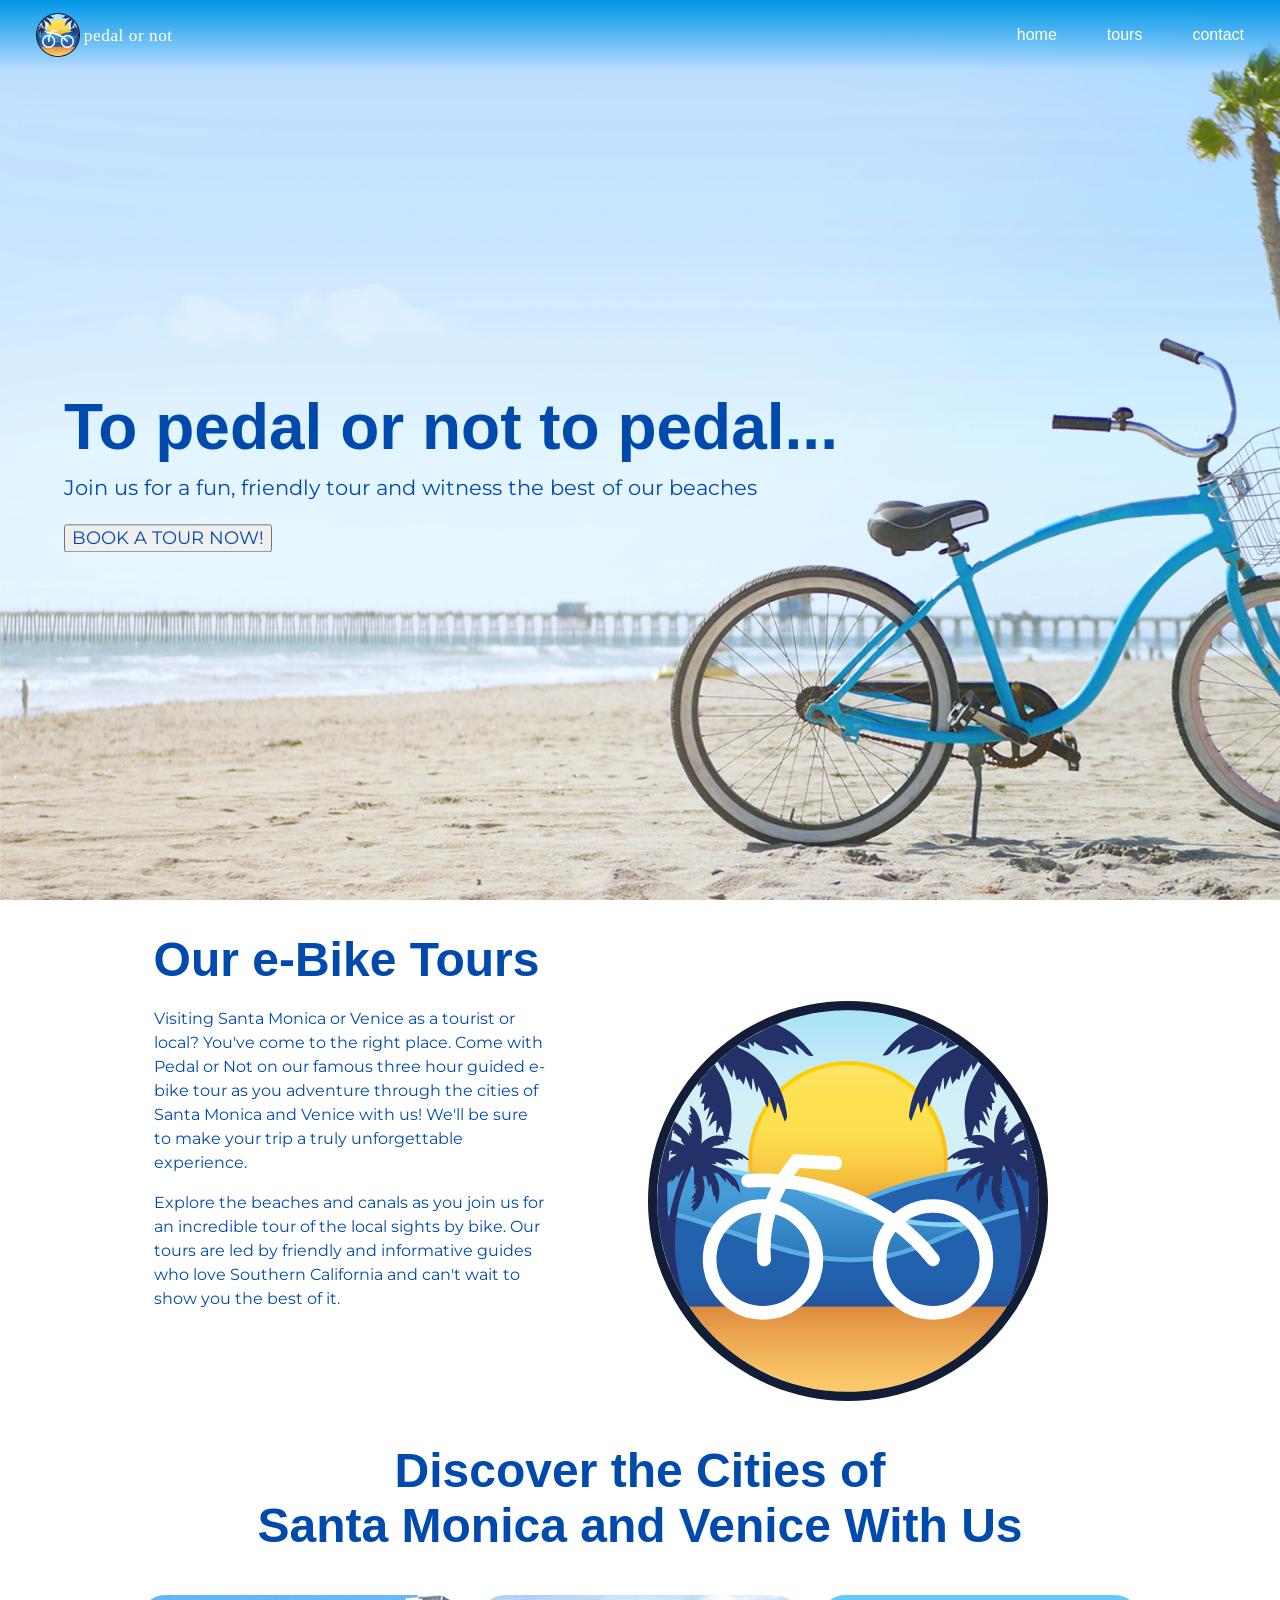
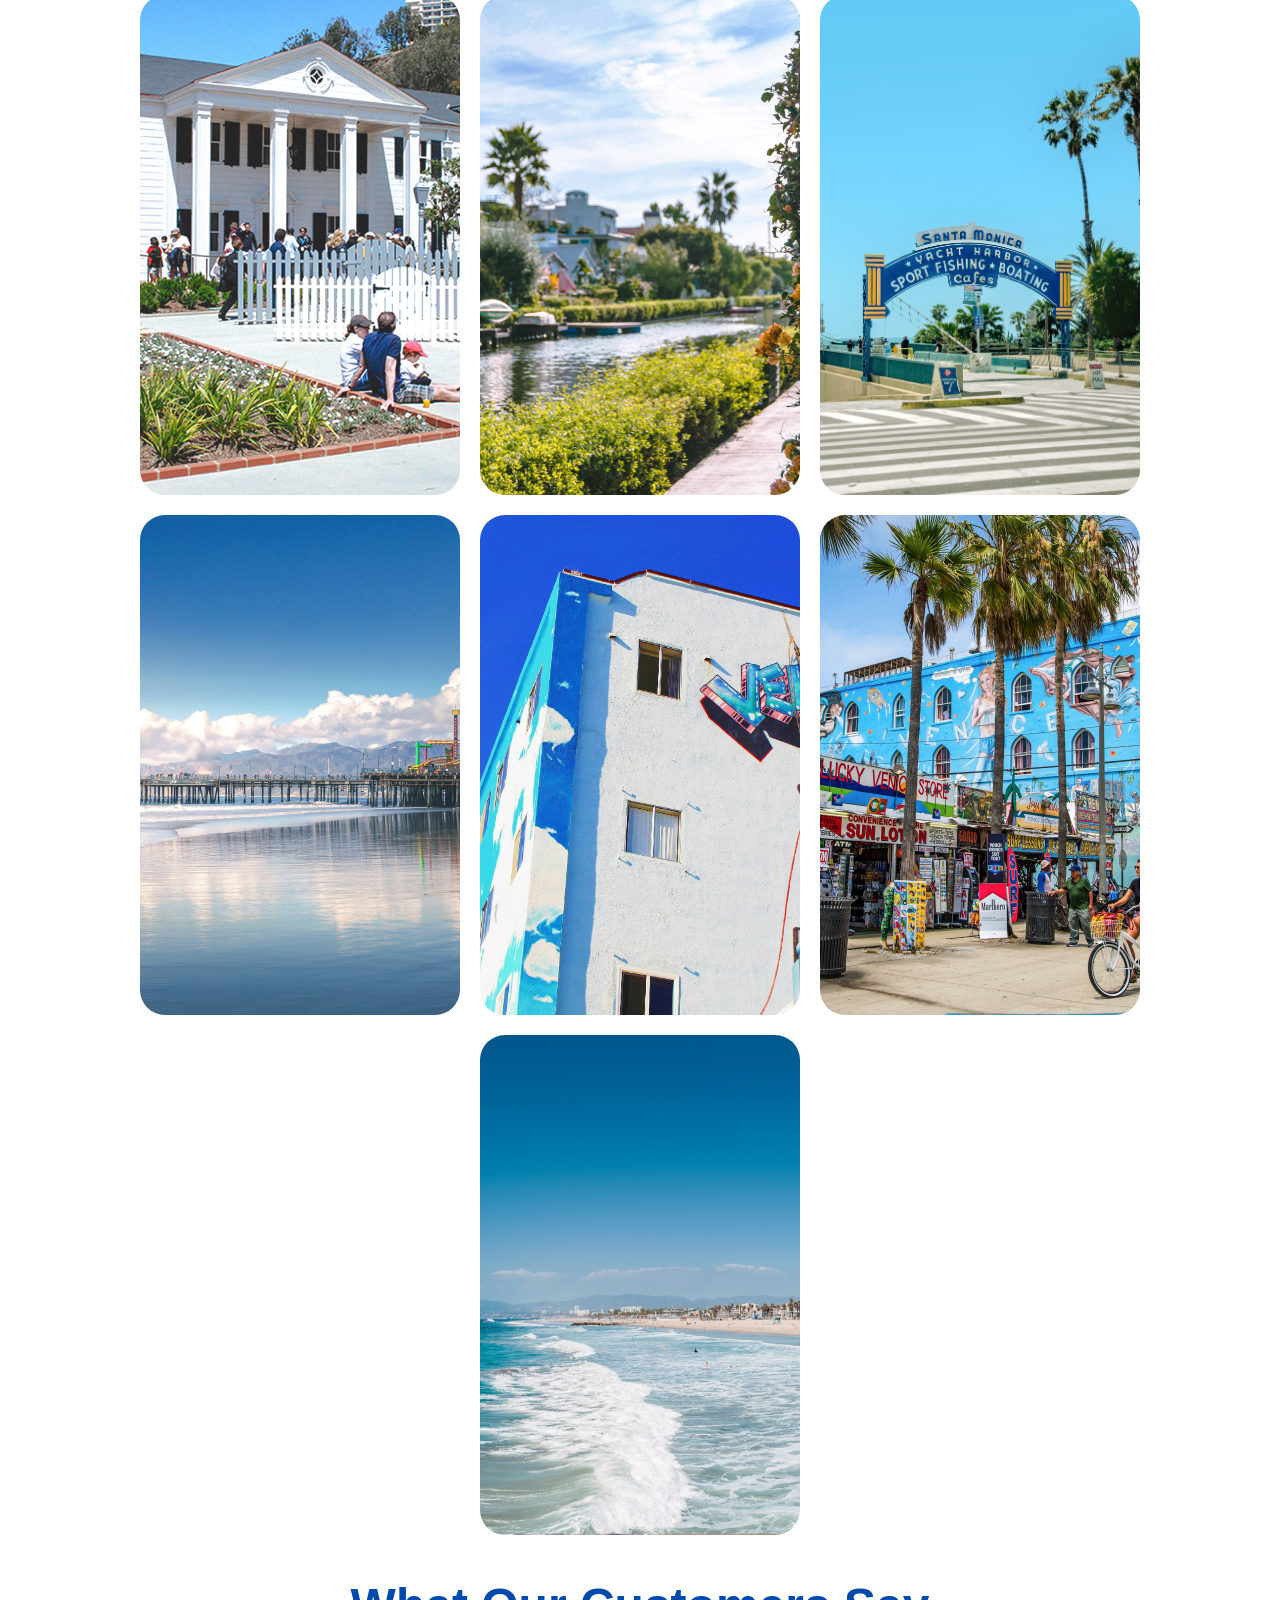
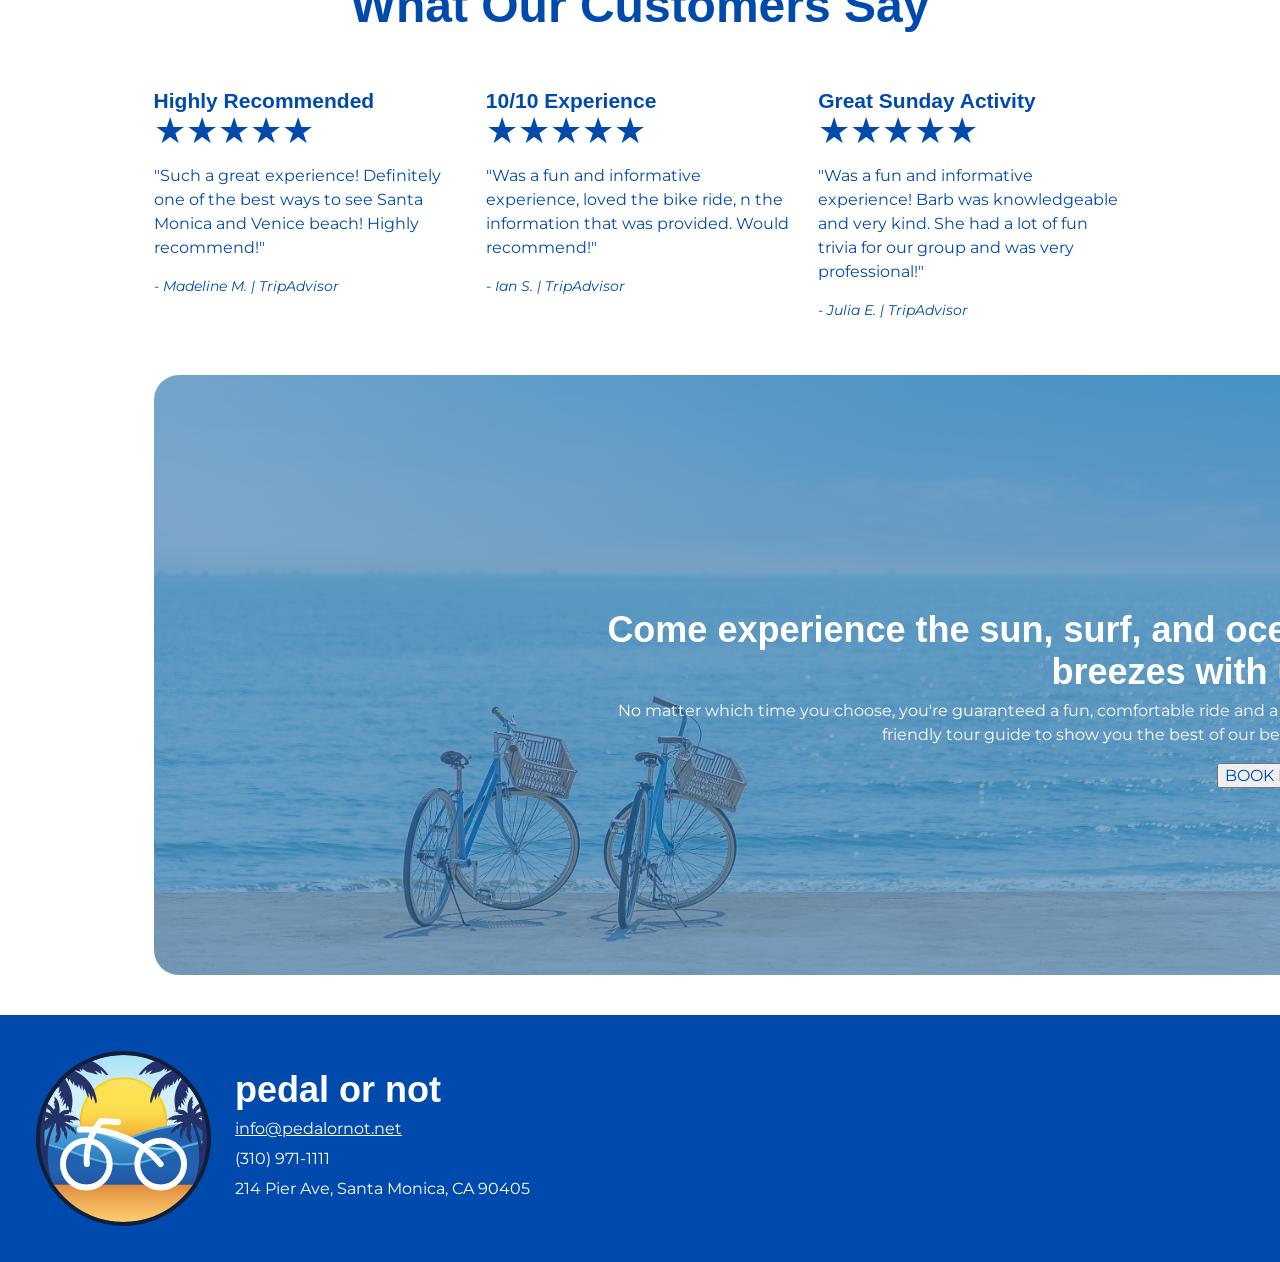
==== index.html @ d7434b02 "Initial commit" ====
<!DOCTYPE html>
<html lang="en">
<head>
    <meta charset="UTF-8">
    <meta name="viewport" content="width=device-width, initial-scale=1.0">
    <title>Pedal or Not</title>
    <link rel="stylesheet" href="style.css" />
    <script src="script.js" defer></script>
    <link rel="icon" type="image/png" href="images/SVG/pedal_or_not_round_logo.svg" sizes="32x32" alt="Round Pedal or Not logo">
</head>
<body>

    <div class="navigation-bar">
        <nav>
        <image class="nav-logo" src="images/SVG/white-text-logo.svg" alt="Pedal or Not text logo" />
         <ul class="nav-links">
            <li><a href="/index.html">home</a></li>
            <li><a href="/book-a-tour.html">tours</a></li>
            <li><a href="/contact-us.html">contact</a></li>
         </ul>
        </nav>
    </div>

    <div class="hero-image">
        <img class="hero-background" src="images/hero-image.png" alt="A blue bicycle parked on the beach with palm trees in the background." />
        <div class="hero-text">
            <h1>To pedal or not to pedal...</h1>
            <p>Join us for a fun, friendly tour and witness the best of our beaches</p>
            <button type="button">BOOK A TOUR NOW!</button>
        </div>
    </div>
<div class="page-content">
    <div class="ebike-tours">
        <h1>Our e-Bike Tours</h1>
        <div class="ebike-tour-text">
            <p>Visiting Santa Monica or Venice as a tourist or local? You've come to the right place. Come with Pedal or Not on our famous three hour guided e-bike tour as you adventure through the cities of Santa Monica and Venice with us! We'll be sure to make your trip a truly unforgettable experience.</p>
            <p> Explore the beaches and canals as you join us for an incredible tour of the local sights by bike. Our tours are led by friendly and informative guides who love Southern California and can't wait to show you the best of it. </p>
        </div>
        <img class="round-logo1" src="images/SVG/pedal_or_not_round_logo.svg" alt="Round Pedal or Not logo" style="width: 400px; height: auto;" />
    </div>

    <div class="discover">
        <h1>Discover the Cities of 
            <br /> Santa Monica and Venice With Us</h1>
        <div class="discover-images">
                <img class="gallery-image image-1" src="images/gallery_1.png" alt="A white Georgian style house." />
                <img class="gallery-image image-2" src="images/gallery_2.png" alt="A sign that says Venice Canals with the canals in the background." />
                <img class="gallery-image image-3" src="images/gallery_3.png" alt="A blue and yellow sign that says &quot;Santa Monica Yacht Harbor&quot; over a large crosswalk." />
                <img class="gallery-image image-4" src="images/gallery_4.jpg" alt="View of Santa Monica Pier from afar." />
                <img class="gallery-image image-5" src="images/gallery_5.jpg" alt="Graffiti on a building that says &quot;Venice&quot;." />
                <img class="gallery-image image-6" src="images/gallery_6.png" alt="Bustiling Venice Beach Boardwalk." />
                <img class="gallery-image image-7" src="images/gallery_7.png" alt="Aerial view of a California coastline." />
        </div>
    </div>

    <div class="customers-say">
        <h1>What Our Customers Say</h1>
        <div class="customer-review-homepage">
            <h4>Highly Recommended</h4>
            <p class="review-rating" aria-label="5 out of 5 stars">★★★★★</p>
            <p>"Such a great experience! Definitely one of the best ways to see Santa Monica and Venice beach! Highly recommend!"</p>
            <p class="customer-name">- Madeline M. | TripAdvisor</p>
        </div>
         
        <div class="customer-review-homepage">
            <h4>10/10 Experience</h4>
            <p class="review-rating" aria-label="5 out of 5 stars">★★★★★</p>
            <p>"Was a fun and informative experience, loved the bike ride, n the information that was provided. Would recommend!"</p>
            <p class="customer-name">- Ian S. | TripAdvisor</p>
        </div>

        <div class="customer-review-homepage">
            <h4>Great Sunday Activity</h4>
            <p class="review-rating" aria-label="5 out of 5 stars">★★★★★</p>
            <p>"Was a fun and informative experience! Barb was knowledgeable and very kind. She had a lot of fun trivia for our group and was very professional!"</p>
            <p class="customer-name">- Julia E. | TripAdvisor</p>
        </div>
  </div>

    <div class="home-sand-surf">
        <img class="home-sand-surf-image" src="images/two_bikes_beach.jpeg" alt="A blue bicycle parked on the beach with palm trees in the background." />
        <div class="home-sand-surf-content">
            <h2>Come experience the sun, surf, and ocean breezes with us.</h2>
            <p>No matter which time you choose, you're guaranteed a fun, comfortable ride and a family friendly tour guide to show you the best of our beaches.</p>
            <button type="button">BOOK NOW</button>
        </div>
    </div>
</div>

  <div class="footer">
    <img class="round-logo-footer" src="images/SVG/pedal_or_not_round_logo.svg" alt="Round Pedal or Not logo" />
    <div class="footer-information">
        <h2>pedal or not</h2>
        <p><a href="mailto:info@pedalornot.net">info@pedalornot.net</a></p>
        <p>(310) 971-1111</p>
        <p>214 Pier Ave, Santa Monica, CA 90405</p>
    </div>
  </div>
</body>
</html>
---- style.css ----
@import url('https://fonts.googleapis.com/css2?family=Montserrat&family=Poppins&display=swap');

*{
    box-sizing: border-box;
    font-family: 'Montserrat', sans-serif;
    font-size: 16px;
    color: #004aad;
}

p{
line-height: 1.5;
}

.page-content {
    margin-left: 12%;
    margin-right: 12%;
}

.contact-form {
    width: 83.333%;
    margin-left: auto;
    margin-right: auto;
}

.contact-form h1 {
    text-align: center;
}

.contact-form label {
    display: block;
    font-weight: bold;
    margin-bottom: 6px;
}

.contact-form form {
    display: grid;
    grid-template-columns: repeat(12, minmax(0, 1fr));
    gap: 16px 24px;
}

.contact-form .form-field {
    min-width: 0;
    grid-column: span 6;
}

.contact-form input,
.contact-form textarea {
    display: block;
    width: 100%;
}

.contact-form .form-message,
.contact-form form button {
    grid-column: 1 / -1;
}

.contact-form form button {
    justify-self: center;
}

@media (max-width: 600px) {
    .contact-form form {
        grid-template-columns: repeat(12, minmax(0, 1fr));
    }

    .contact-form .form-field {
        grid-column: 1 / -1;
    }
}

.ebike-tours {
    display: grid;
    grid-template-columns: repeat(12, minmax(0, 1fr));
    column-gap: 24px;
    row-gap: 4px;
    align-items: start;
}

.ebike-tours > h1 {
    grid-column: 1 / -1;
    margin-bottom: 0;
}

.ebike-tour-text {
    grid-column: 1 / 6;
}

.ebike-tours > .round-logo1 {
    grid-column: 6 / -1;
    grid-row: 2;
    justify-self: center;
    align-self: center;
    max-width: 100%;
}

.discover > h1 {
    text-align: center;
}

.customers-say > h1 {
    text-align: center;
}

.customers-say {
    display: grid;
    grid-template-columns: repeat(12, minmax(0, 1fr));
    gap: 24px;
}

.customers-say > h1 {
    grid-column: 1 / -1;
}

.customer-review-homepage {
    grid-column: span 4;
}

@media (max-width: 768px) {
    .customer-review-homepage {
        grid-column: 1 / -1;
    }

    .ebike-tour-text,
    .ebike-tours > .round-logo1 {
        grid-column: 1 / -1;
        grid-row: auto;
    }
}

.tour-page {
    display: grid;
    grid-template-columns: repeat(12, [col-start] 1fr);
    gap: 24px;
    align-items: start;
}

.tour-page .tour-left {
    grid-column: col-start 1 / span 8;
}

.tour-page .tour-image {
    position: relative;
    grid-column: 1 / -1;
    width: 100vw;
    max-width: none;
    margin-left: calc(50% - 50vw);
    aspect-ratio: 16 / 6.75;
    overflow: hidden;
}

.tour-page .tour-image iframe {
    position: absolute;
    inset: 0;
    display: block;
    width: 100%;
    height: 100%;
    border: 0;
}

.contact-hero {
    position: relative;
    width: 100vw;
    max-width: none;
    margin-left: calc(50% - 50vw);
    margin-bottom: 40px;
    aspect-ratio: 16 / 6.75;
    overflow: hidden;
}

.contact-hero-image {
    position: absolute;
    inset: 0;
    display: block;
    width: 100%;
    height: 100%;
    margin: 0;
    object-fit: cover;
}

.contact-left h1 {
    margin: 8px 0;
}

.contact-left p {
    margin: 12px 0;
}


.contact-details-layout {
    display: grid;
    grid-template-columns: repeat(12, minmax(0, 1fr));
    gap: 24px;
    align-items: start;
    margin-bottom: 40px;
}

.contact-details-layout .contact-left {
    grid-column: 1 / 6;
    justify-self: start;
    text-align: left;
}

.contact-details-layout .map {
    grid-column: 6 / -1;
}

.contact-details-layout .map iframe {
    display: block;
    width: 700px;
    height: 550px;
    max-width: 100%;
    border: 0;
    border-radius: 25px;
}

@media (max-width: 768px) {
    .contact-details-layout .contact-left,
    .contact-details-layout .map {
        grid-column: 1 / -1;
    }
}

.tour-page .tour-left > h1 {
    margin: 8px 0 12px;
}

.review-pagination {
    display: grid;
    grid-template-columns: repeat(12, minmax(0, 1fr));
    align-items: center;
    margin-top: 24px;
}

.review-pagination .see-more {
    grid-column: 1 / 7;
}

.review-pagination .see-less {
    grid-column: 7 / 13;
    justify-self: end;
}

.tour-page .booking-calendar {
    grid-column: -5 / -1;
    padding-top: 16px;
}

.tour-page li {
    margin-bottom: 8px;
}

@media (max-width: 768px) {
    .tour-page .tour-left,
    .tour-page .booking-calendar {
        grid-column: 1 / -1;
    }
}

.navigation-bar {
    margin: 0;
    align-items: center;
    display: flex;
    width: 100%;
    height: 70px;
    padding: 0 36px;
    position: fixed;
    top: 0;
    left: 0;
    z-index: 1000;
    background-image: linear-gradient(to bottom, rgb(0, 150, 230), rgba(255, 255, 255, 0));
}

.navigation-bar a {
    color: #004aad;
    text-decoration: none;
}

.navigation-bar nav {
    display: flex;
    align-items: center;
    justify-content: space-between;
    width: 100%;
    margin: 0;
}

.nav-links {
    margin: 0;
    display: flex;
    flex-direction: row;
    align-items: center;
    gap: 50px;
    list-style: none;
}

.nav-logo {
    width: 160px;
    height: auto;
    margin: 0;
    flex-shrink: 0;
}

.hero-image {
  height: 100vh;
  width: 100%;
  margin: 0;
  overflow: hidden;
  position: relative;
}

.hero-background {
  position: absolute;
  inset: 0;
  width: 100%;
  height: 100%;
  margin: 0;
  object-fit: cover;
  object-position: left center;
}

.hero-text {
  text-align: left;
  position: absolute;
  top: 50%;
  left: 50%;
  transform: translate(-50%, -50%);
  color: #004aad;
  width: 90%;
  margin: 0;
  z-index: 1;
}

.hero-text h1,
.hero-text p {
  color: #004aad;
}

.hero-text h1 {
  font-family: 'Poppins Medium', sans-serif;
  font-size: 64px;
  margin-bottom: 8px;
}

.hero-text button {
  font-size: 18px;
}

.hero-text p {
  font-size: 21px;
  margin-top: 0;
}

h1{
font-family: 'Poppins Semibold', sans-serif;
font-size: 48px;
}

h2{
font-family: 'Poppins Medium', sans-serif;
font-size: 36px;
}

.nav-links a {
    display: flex;
    color: white;
    font-family: 'Poppins Medium', sans-serif;
    font-size: 16px;
}

h3{
font-family: 'Poppins Medium', sans-serif;
font-size: 24px;
}

h4{
font-family: 'Poppins Medium', sans-serif;
font-size: 21px;
}

.customer-review-homepage h4 {
    margin: 0;
    line-height: 1.1;
}

.tour-sub{
    font-size: 18px;
    font-family: 'Poppins Medium', sans-serif;
}

.review-rating {
    margin: 0;
    font-size: 36px;
    line-height: 1;
}

.customer-review-tour {
    margin-bottom: 24px;
}

.customer-review-homepage {
    margin-bottom: 40px;
}

.customer-review-tour .review-rating {
    margin: 0;
    font-size: 24px;
}

.customer-review-tour h4 {
    margin: 0;
}

.customer-name {
    font-size: 14px;
    font-style: italic;
}

a{
    color:#0ba4fa;
    font-size: 16px;
}

header{
    background-color: #0ba4fa;
    color: white;
    padding: 10px;
    text-align: center;
    font-family: 'Montserrat', sans-serif;
    font-size: 16px;
}

.footer{
    display: flex;
    align-items: center;
    gap: 24px;
    background-color: #004aad;
    padding: 36px;
    text-align: left;
    width: 100%;
    margin: 40px 0 0;
}

.page-content > .footer {
    width: calc(100% + 24vw);
    margin-left: -12vw;
}

.footer > img {
    width: 175px;
    height: auto;
    margin: 0;
    object-fit: cover;
    flex-shrink: 0;
}

.footer-information {
    margin: 0;
}

.footer-information h2,
.footer-information p {
    margin: 0 0 6px;
}

.footer * {
    color: white;
}

body {
    min-height: 100vh;
    display: flex;
    flex-direction: column;
    margin: 0;
      overflow-x: hidden;

}

.gallery-image {
        width: 320px;
        height: 500px;
        object-fit: cover;
    border-radius: 25px;
        margin: 10px;
}

.discover-images {
    display: flex;
    flex-wrap: wrap;
    justify-content: center;
    width: calc(100% + 24vw);
    margin-left: -12vw;
}

img{
    width: 10%;
    height: 10%;
    margin: 10px;
}

.home-sand-surf {
  display: grid;
  grid-template-columns: repeat(12, minmax(0, 1fr));
  grid-template-rows: 1fr;
  width: 1200px;
  height: 600px;
  border-radius: 25px;
  overflow: hidden;
}

.home-sand-surf-image {
  grid-area: 1 / 1 / 2 / -1;
  width: 100%;
  height: 100%;
  margin: 0;
  object-fit: contain;
  transform: scaleX(-1);
  z-index: 0;
  object-position: bottom 175px right 0px;
}

.home-sand-surf::after {
    content: "";
    grid-area: 1 / 1 / 2 / -1;
    z-index: 1;
    background: rgba(27, 103, 164, 0.558);
}

.home-sand-surf-content {
  grid-column: 5 / -1;
  grid-row: 1;
  display: flex;
  flex-direction: column;
  justify-content: center;
  justify-self: stretch;
  z-index: 2;
  padding: 24px;
  text-align: right;
  color: white;
}

.home-sand-surf-content h2,
.home-sand-surf-content p,
.home-sand-surf-content button {
  transform: translateY(-100px);
}

.home-sand-surf-content h2,
.home-sand-surf-content p {
  color: white;
}

.home-sand-surf-content h2 {
  margin: 0 0 -10px;
}

.home-sand-surf-content button {
  align-self: flex-end;
}
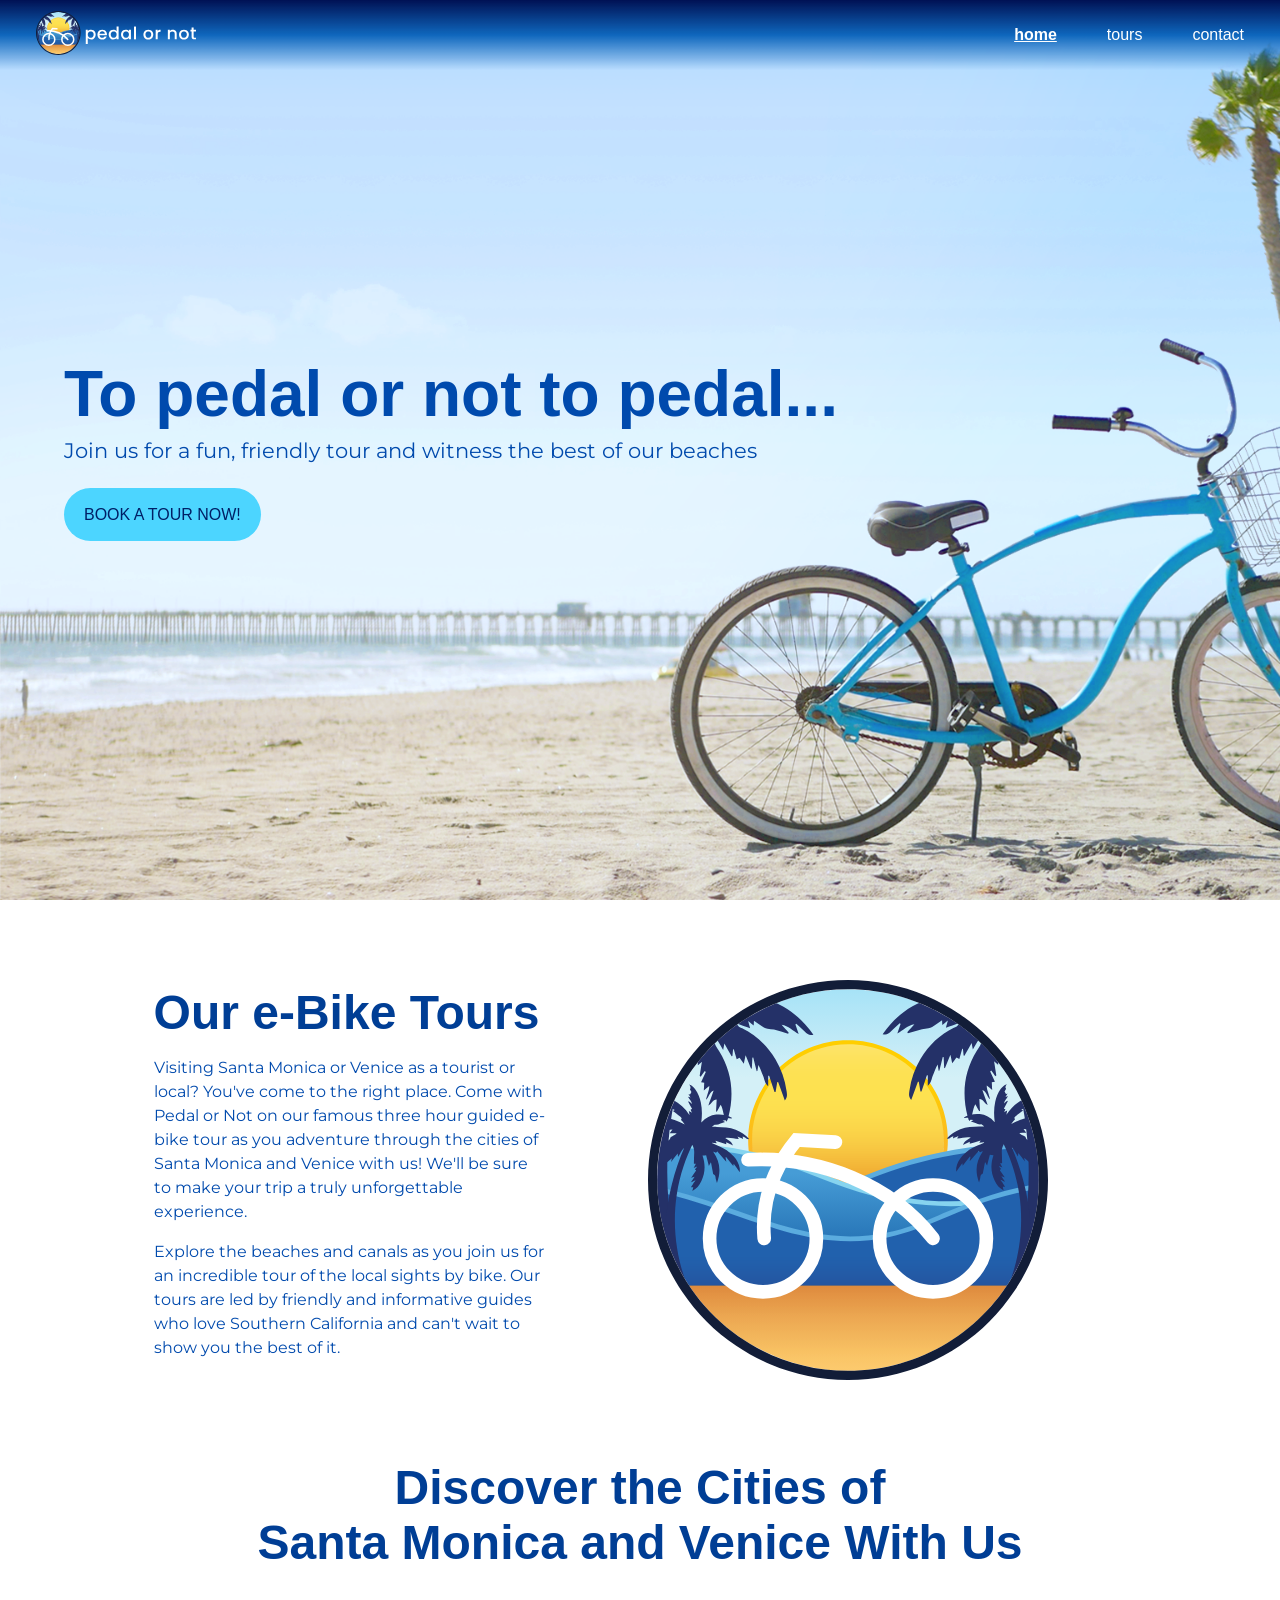
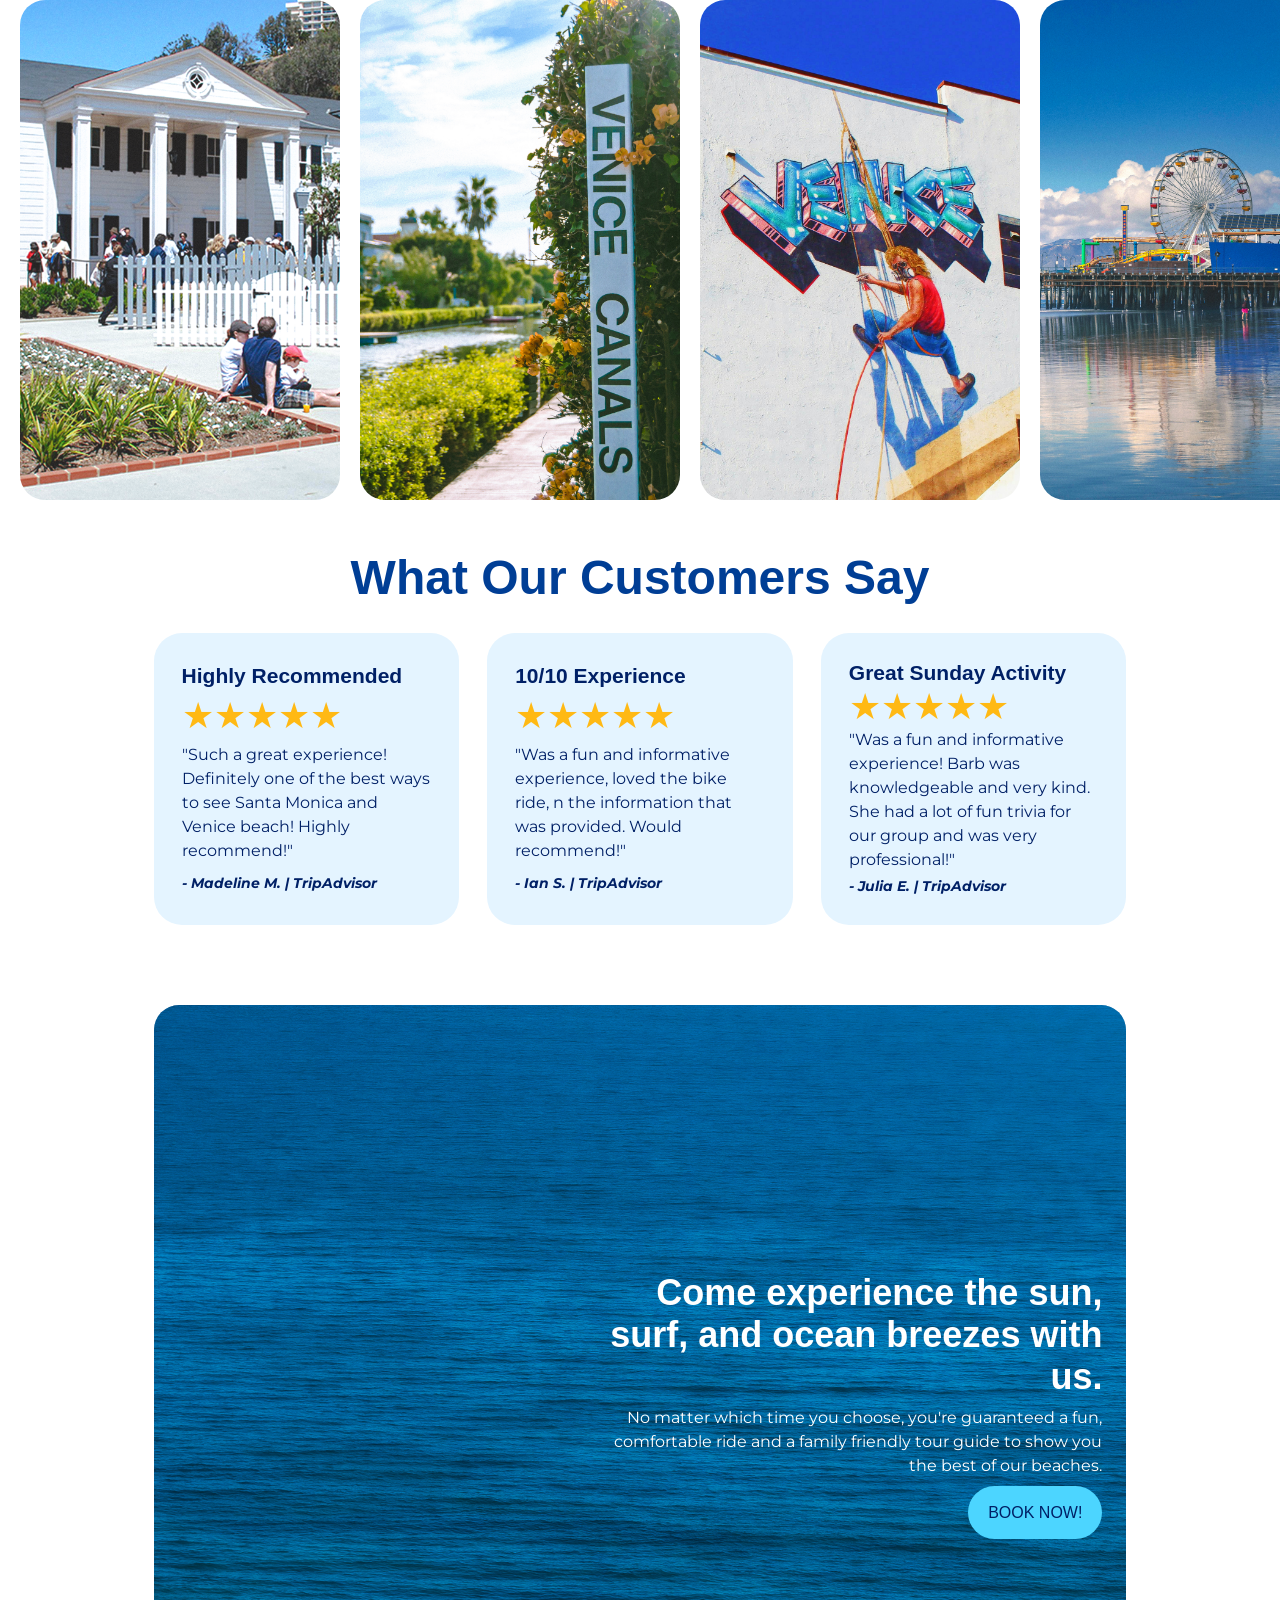
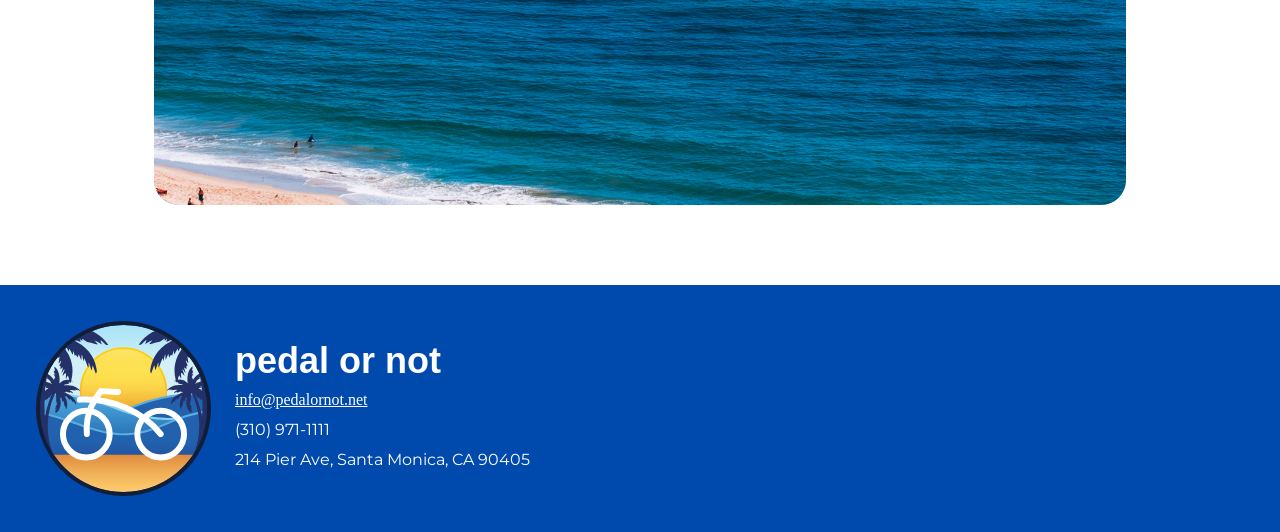
==== commit 8d49ca6e: "2nd draft of project Removed placeholder content." ====
--- a/index.html
+++ b/index.html
@@ -7,49 +7,52 @@
     <link rel="stylesheet" href="style.css" />
     <script src="script.js" defer></script>
     <link rel="icon" type="image/png" href="images/SVG/pedal_or_not_round_logo.svg" sizes="32x32" alt="Round Pedal or Not logo">
+    <meta name="viewport" content="width=device-width, initial-scale=1.0">
 </head>
 <body>
 
-    <div class="navigation-bar">
+    <header class="navigation-bar">
         <nav>
-        <image class="nav-logo" src="images/SVG/white-text-logo.svg" alt="Pedal or Not text logo" />
+       <a href="/index.html"><image class="nav-logo" src="images/SVG/white-text-logo.svg" alt="Pedal or Not text logo" /></a>
          <ul class="nav-links">
-            <li><a href="/index.html">home</a></li>
+            <li><a href="/index.html" aria-current="page">home</a></li>
             <li><a href="/book-a-tour.html">tours</a></li>
             <li><a href="/contact-us.html">contact</a></li>
          </ul>
         </nav>
-    </div>
+    </header>
 
     <div class="hero-image">
         <img class="hero-background" src="images/hero-image.png" alt="A blue bicycle parked on the beach with palm trees in the background." />
         <div class="hero-text">
             <h1>To pedal or not to pedal...</h1>
             <p>Join us for a fun, friendly tour and witness the best of our beaches</p>
-            <button type="button">BOOK A TOUR NOW!</button>
+            <button type="button"><a href="book-a-tour.html">BOOK A TOUR NOW!</a></button>
         </div>
     </div>
 <div class="page-content">
     <div class="ebike-tours">
-        <h1>Our e-Bike Tours</h1>
-        <div class="ebike-tour-text">
-            <p>Visiting Santa Monica or Venice as a tourist or local? You've come to the right place. Come with Pedal or Not on our famous three hour guided e-bike tour as you adventure through the cities of Santa Monica and Venice with us! We'll be sure to make your trip a truly unforgettable experience.</p>
-            <p> Explore the beaches and canals as you join us for an incredible tour of the local sights by bike. Our tours are led by friendly and informative guides who love Southern California and can't wait to show you the best of it. </p>
+        <div class="ebike-tour-copy">
+            <h1>Our e-Bike Tours</h1>
+            <div class="ebike-tour-text">
+                <p>Visiting Santa Monica or Venice as a tourist or local? You've come to the right place. Come with Pedal or Not on our famous three hour guided e-bike tour as you adventure through the cities of Santa Monica and Venice with us! We'll be sure to make your trip a truly unforgettable experience.</p>
+                <p> Explore the beaches and canals as you join us for an incredible tour of the local sights by bike. Our tours are led by friendly and informative guides who love Southern California and can't wait to show you the best of it. </p>
+            </div>
         </div>
-        <img class="round-logo1" src="images/SVG/pedal_or_not_round_logo.svg" alt="Round Pedal or Not logo" style="width: 400px; height: auto;" />
+        <img class="round-logo1" src="images/SVG/pedal_or_not_round_logo.svg" alt="Round Pedal or Not logo" />
     </div>
 
     <div class="discover">
         <h1>Discover the Cities of 
             <br /> Santa Monica and Venice With Us</h1>
-        <div class="discover-images">
+        <div class="discover-images" role="region" aria-label="Santa Monica and Venice photo gallery" tabindex="0">
                 <img class="gallery-image image-1" src="images/gallery_1.png" alt="A white Georgian style house." />
-                <img class="gallery-image image-2" src="images/gallery_2.png" alt="A sign that says Venice Canals with the canals in the background." />
-                <img class="gallery-image image-3" src="images/gallery_3.png" alt="A blue and yellow sign that says &quot;Santa Monica Yacht Harbor&quot; over a large crosswalk." />
-                <img class="gallery-image image-4" src="images/gallery_4.jpg" alt="View of Santa Monica Pier from afar." />
-                <img class="gallery-image image-5" src="images/gallery_5.jpg" alt="Graffiti on a building that says &quot;Venice&quot;." />
-                <img class="gallery-image image-6" src="images/gallery_6.png" alt="Bustiling Venice Beach Boardwalk." />
-                <img class="gallery-image image-7" src="images/gallery_7.png" alt="Aerial view of a California coastline." />
+                <img class="gallery-image image-2" src="images/cropped_gallery_2.jpg" alt="A sign that says Venice Canals with the canals in the background." />
+                <img class="gallery-image image-3" src="images/cropped_gallery_3.jpg" alt="A blue and yellow sign that says &quot;Santa Monica Yacht Harbor&quot; over a large crosswalk." />
+                <img class="gallery-image image-4" src="images/cropped_gallery_4.jpg" alt="View of Santa Monica Pier from afar." />
+                <img class="gallery-image image-5" src="images/cropped_gallery_5.jpg" alt="Graffiti on a building that says &quot;Venice&quot;." />
+                <img class="gallery-image image-6" src="images/cropped_gallery_6.jpg" alt="Bustiling Venice Beach Boardwalk." />
+                <img class="gallery-image image-7" src="images/cropped_gallery_7.jpg" alt="Aerial view of a California coastline." />
         </div>
     </div>
 
@@ -78,12 +81,13 @@
   </div>
 
     <div class="home-sand-surf">
-        <img class="home-sand-surf-image" src="images/two_bikes_beach.jpeg" alt="A blue bicycle parked on the beach with palm trees in the background." />
+        <img class="home-sand-surf-image" src="images/sand_surf4.png" alt="Extreme long shot of the beach." />
         <div class="home-sand-surf-content">
             <h2>Come experience the sun, surf, and ocean breezes with us.</h2>
             <p>No matter which time you choose, you're guaranteed a fun, comfortable ride and a family friendly tour guide to show you the best of our beaches.</p>
-            <button type="button">BOOK NOW</button>
+            <button type="button"><a href="book-a-tour.html">BOOK NOW!</a></button>
         </div>
+
     </div>
 </div>
 
@@ -94,6 +98,7 @@
         <p><a href="mailto:info@pedalornot.net">info@pedalornot.net</a></p>
         <p>(310) 971-1111</p>
         <p>214 Pier Ave, Santa Monica, CA 90405</p>
+
     </div>
   </div>
 </body>
--- a/style.css
+++ b/style.css
@@ -1,5 +1,6 @@
 
-@import url('https://fonts.googleapis.com/css2?family=Montserrat&family=Poppins&display=swap');
+@import url('https://fonts.googleapis.com/css2?family=Montserrat:wght@400&display=swap');
+@import url('https://fonts.googleapis.com/css2?family=Poppins:ital,wght@0,100;0,200;0,300;0,400;0,500;0,600;0,700;0,800;0,900;1,100;1,200;1,300;1,400;1,500;1,600;1,700;1,800;1,900&display=swap');
 
 *{
     box-sizing: border-box;
@@ -8,6 +9,44 @@
     color: #004aad;
 }
 
+h1, h2, h3, h4, h5, h6 {
+    margin: 0;
+    color: #003e95;
+}
+
+h1{
+font-family: 'Poppins Semibold', sans-serif;
+font-size: 48px;
+}
+
+h2{
+font-family: 'Poppins Medium', sans-serif;
+font-size: 36px;
+}
+
+h3{
+font-family: 'Poppins Medium', sans-serif;
+font-size: 24px;
+}
+
+h4{
+font-family: 'Poppins Medium', sans-serif;
+font-size: 21px;
+}
+
+body {
+    min-height: 100vh;
+    display: flex;
+    flex-direction: column;
+    margin: 0;
+      overflow-x: hidden;
+}
+
+.caption {
+    font-size: 14px;
+    font-style: italic;
+}
+
 p{
 line-height: 1.5;
 }
@@ -18,7 +57,7 @@
 }
 
 .contact-form {
-    width: 83.333%;
+    max-width: 83.333%;
     margin-left: auto;
     margin-right: auto;
 }
@@ -57,6 +96,17 @@
 
 .contact-form form button {
     justify-self: center;
+    color: #002066;
+}
+
+.contact-form button {
+    background-color: #4CD5FF;
+}
+.contact-form button:hover {
+  background-color: #7DE1FF;
+}
+.contact-form button:active {
+    background-color: #9EE8FF;
 }
 
 @media (max-width: 600px) {
@@ -74,47 +124,86 @@
     grid-template-columns: repeat(12, minmax(0, 1fr));
     column-gap: 24px;
     row-gap: 4px;
-    align-items: start;
-}
-
-.ebike-tours > h1 {
-    grid-column: 1 / -1;
-    margin-bottom: 0;
+    align-items: center;
+    margin: 40px 0;
+}
+
+.ebike-tour-copy {
+    grid-column: 1 / 6;
+    align-self: center;
+    order: 2;
 }
 
 .ebike-tour-text {
-    grid-column: 1 / 6;
+    margin: 0;
 }
 
 .ebike-tours > .round-logo1 {
     grid-column: 6 / -1;
-    grid-row: 2;
+    grid-row: 1;
+    order: 1;
     justify-self: center;
     align-self: center;
-    max-width: 100%;
+    width: 100%;
+    max-width: 400px;
+    height: auto;
+    margin: 40px 0;
 }
 
 .discover > h1 {
     text-align: center;
 }
 
+.discover {
+    margin: 40px 0;
+}
+
 .customers-say > h1 {
     text-align: center;
-}
-
+    grid-column: 1/-1;
+}
+
+.customer-review-homepage {
+    grid-column: 1/-1;
+}
 .customers-say {
     display: grid;
     grid-template-columns: repeat(12, minmax(0, 1fr));
-    gap: 24px;
-}
-
-.customers-say > h1 {
-    grid-column: 1 / -1;
+    gap: 28px;
+    color:#002066;
+    margin: 40px 0;
 }
 
 .customer-review-homepage {
     grid-column: span 4;
-}
+    display: grid;
+    place-items: center;
+    row-gap: 4px;
+    background-color:#E4F4FF;
+    padding: 28px;
+    align-items: center;
+    border-radius: 28px;
+    
+}
+.customer-review-homepage .customer-name {
+    font-size: 14px;
+    font-weight: bold;
+}
+.customer-review-homepage > p {
+    margin: 0;
+}
+
+.customer-review-homepage > :not(.review-rating) {
+    color: #002066;
+}
+
+.customer-review-homepage > h4,
+.customer-review-homepage > .review-rating,
+.customer-review-homepage > .customer-name {
+    justify-self: start;
+    text-align: left;
+}
+
 
 @media (max-width: 768px) {
     .customer-review-homepage {
@@ -122,6 +211,7 @@
     }
 
     .ebike-tour-text,
+    .ebike-tour-copy,
     .ebike-tours > .round-logo1 {
         grid-column: 1 / -1;
         grid-row: auto;
@@ -135,47 +225,72 @@
     align-items: start;
 }
 
+.tour-video {
+    width: 100%;
+    aspect-ratio: 16 / 9;
+    overflow: hidden;
+    margin: 24px 0 0;
+}
+
+.tour-video iframe {
+    display: block;
+    width: 100%;
+    height: 100%;
+    border: 0;
+}
+
 .tour-page .tour-left {
     grid-column: col-start 1 / span 8;
-}
-
-.tour-page .tour-image {
-    position: relative;
+    grid-row: 2;
+    order: 2;
+}
+
+.tour-page .tour-left > div {
+    margin: 40px 0;
+}
+
+.tour-image {
+    grid-column: 1 / -1;
+    grid-row: 1;
+    width: 100vw;
+    max-height: 100vh;
+    max-width: 100vw;
+    aspect-ratio: 64 / 27;
+    margin-left: calc(50% - 50vw);
+    overflow: hidden;
+    grid-column: 1 / -1;
+    min-height: 400px;
+}
+
+.tour-image img {
+    display: block;
+    width: 100%;
+    max-width: 100%;
+    height: 100%;
+    max-height: 100vh;
+    object-fit: cover;
+    object-position: left bottom;
+    margin: 0;
+}
+
+.contact-hero {
     grid-column: 1 / -1;
     width: 100vw;
-    max-width: none;
+    max-width: 100vw;
+    min-height: 400px;
+    aspect-ratio: 64 / 27;
     margin-left: calc(50% - 50vw);
-    aspect-ratio: 16 / 6.75;
     overflow: hidden;
-}
-
-.tour-page .tour-image iframe {
-    position: absolute;
-    inset: 0;
+    margin-bottom: 40px;
+}
+
+.contact-hero-image {
     display: block;
-    width: 100%;
+    max-width: 100%;
     height: 100%;
-    border: 0;
-}
-
-.contact-hero {
-    position: relative;
-    width: 100vw;
-    max-width: none;
-    margin-left: calc(50% - 50vw);
-    margin-bottom: 40px;
-    aspect-ratio: 16 / 6.75;
-    overflow: hidden;
-}
-
-.contact-hero-image {
-    position: absolute;
-    inset: 0;
-    display: block;
-    width: 100%;
-    height: 100%;
-    margin: 0;
     object-fit: cover;
+    object-position: center;
+    margin: 0;
 }
 
 .contact-left h1 {
@@ -207,9 +322,9 @@
 
 .contact-details-layout .map iframe {
     display: block;
-    width: 700px;
+    width: 100%;
+    max-width: 700px;
     height: 550px;
-    max-width: 100%;
     border: 0;
     border-radius: 25px;
 }
@@ -225,6 +340,10 @@
     margin: 8px 0 12px;
 }
 
+.tour-page .tour-left > h2 {
+    margin: 40px 0 16px;
+}
+
 .review-pagination {
     display: grid;
     grid-template-columns: repeat(12, minmax(0, 1fr));
@@ -240,10 +359,28 @@
     grid-column: 7 / 13;
     justify-self: end;
 }
+.review-pagination button {
+    background-color: transparent;
+    text-decoration: underline;
+    color: #002066;
+    font-weight: 500;
+}
+
+.review-pagination button:hover{
+    font-weight: 700;
+    background-color: #E4F4FF;
+}
+
+.review-pagination button:active{
+    font-weight: 700;
+    background-color: #7DE1FF;
+}
 
 .tour-page .booking-calendar {
     grid-column: -5 / -1;
+    grid-row: 2;
     padding-top: 16px;
+    order: 1;
 }
 
 .tour-page li {
@@ -254,7 +391,13 @@
     .tour-page .tour-left,
     .tour-page .booking-calendar {
         grid-column: 1 / -1;
+        grid-row: auto;
     }
+}
+
+nav a[aria-current="page"] {
+    text-decoration: underline;
+    font-weight: bold;
 }
 
 .navigation-bar {
@@ -268,12 +411,30 @@
     top: 0;
     left: 0;
     z-index: 1000;
-    background-image: linear-gradient(to bottom, rgb(0, 150, 230), rgba(255, 255, 255, 0));
+    background-image: linear-gradient(to bottom, #001154, #005cb7ea, #ffffff00);
 }
 
 .navigation-bar a {
-    color: #004aad;
     text-decoration: none;
+    font-weight: semibold;
+  
+}
+
+.navigation-bar a:hover {
+    color: white;
+    text-decoration: underline;
+    font-family: 'Poppins regular', sans-serif;
+}
+
+.navigation-bar a:active {
+    color: #FFEA72;
+    font-weight: bold;
+    text-decoration: underline;
+}
+
+.nav-link a[aria-current="page"] {
+  text-decoration: underline;
+  font-weight: bold;
 }
 
 .navigation-bar nav {
@@ -291,10 +452,12 @@
     align-items: center;
     gap: 50px;
     list-style: none;
+    font-family: 'Poppins Semibold', sans-serif;
 }
 
 .nav-logo {
-    width: 160px;
+    width: 100%;
+    max-width: 160px;
     height: auto;
     margin: 0;
     flex-shrink: 0;
@@ -302,10 +465,15 @@
 
 .hero-image {
   height: 100vh;
+  min-height: 800px;
   width: 100%;
+  max-width: 100%;
+  display: block;
+  align-items: left;
   margin: 0;
   overflow: hidden;
   position: relative;
+  
 }
 
 .hero-background {
@@ -338,26 +506,33 @@
 .hero-text h1 {
   font-family: 'Poppins Medium', sans-serif;
   font-size: 64px;
-  margin-bottom: 8px;
+  line-height: 1.1;
+  margin: 0 0 6px;
 }
 
 .hero-text button {
   font-size: 18px;
+  font-family: 'Montserrat semibold', sans-serif;
+    color: #002066;
+    background-color: #4CD5FF;
+}
+
+.hero-text button a {
+    color: #002066;
+    text-decoration: none;
+    font-family: 'Montserrat semibold', sans-serif;
+}
+.hero-text button:hover {
+    background-color: #7DE1FF;
+}
+
+.hero-text button:active {
+    background-color: #9EE8FF;
 }
 
 .hero-text p {
   font-size: 21px;
   margin-top: 0;
-}
-
-h1{
-font-family: 'Poppins Semibold', sans-serif;
-font-size: 48px;
-}
-
-h2{
-font-family: 'Poppins Medium', sans-serif;
-font-size: 36px;
 }
 
 .nav-links a {
@@ -367,15 +542,6 @@
     font-size: 16px;
 }
 
-h3{
-font-family: 'Poppins Medium', sans-serif;
-font-size: 24px;
-}
-
-h4{
-font-family: 'Poppins Medium', sans-serif;
-font-size: 21px;
-}
 
 .customer-review-homepage h4 {
     margin: 0;
@@ -391,6 +557,7 @@
     margin: 0;
     font-size: 36px;
     line-height: 1;
+   color: #ffb914
 }
 
 .customer-review-tour {
@@ -402,8 +569,9 @@
 }
 
 .customer-review-tour .review-rating {
-    margin: 0;
+    margin: 0 0 4px;
     font-size: 24px;
+    color: #ffb914;
 }
 
 .customer-review-tour h4 {
@@ -415,12 +583,22 @@
     font-style: italic;
 }
 
-a{
-    color:#0ba4fa;
+a{ /*links*/
+    color:#004AAD;
+    font-family: "Montserrat medium";
     font-size: 16px;
 }
 
-header{
+a:hover {
+    font-weight: 500;
+    color: #002066;
+}
+
+a:active{
+    font-weight: 700;
+}
+
+header:not(.navigation-bar) {
     background-color: #0ba4fa;
     color: white;
     padding: 10px;
@@ -440,13 +618,23 @@
     margin: 40px 0 0;
 }
 
+.footer a:hover {
+    font-weight: bold;
+    color: #fff;
+}
+
+.footer a:active{
+    color: #FFF3AE;
+}
+
 .page-content > .footer {
     width: calc(100% + 24vw);
     margin-left: -12vw;
 }
 
 .footer > img {
-    width: 175px;
+    width: 100%;
+    max-width: 175px;
     height: auto;
     margin: 0;
     object-fit: cover;
@@ -466,82 +654,89 @@
     color: white;
 }
 
-body {
-    min-height: 100vh;
-    display: flex;
-    flex-direction: column;
-    margin: 0;
-      overflow-x: hidden;
-
-}
-
 .gallery-image {
-        width: 320px;
-        height: 500px;
-        object-fit: cover;
+    flex-shrink: 0;
+    width: 100%;
+    max-width: 320px;
+    height: 500px;
+    object-fit: cover;
     border-radius: 25px;
-        margin: 10px;
-}
+    margin: 0;
+}
+
 
 .discover-images {
     display: flex;
-    flex-wrap: wrap;
-    justify-content: center;
-    width: calc(100% + 24vw);
-    margin-left: -12vw;
+    flex-wrap: nowrap;
+    gap: 20px;
+    width: 100vw;
+    margin-left: calc(50% - 50vw);
+    margin-top: 20px;
+    margin-bottom: 40px;
+    padding: 10px 20px;
+    overflow-x: auto;
+    overflow-y: hidden;
+    scroll-behavior: smooth;
+}
+
+.discover-images {
+    scrollbar-width: thin;
+    scrollbar-color: #004AAD transparent;
+}
+
+.discover-images::-webkit-scrollbar {
+    height: 6px;
+}
+
+.discover-images::-webkit-scrollbar-thumb {
+    background-color: #004AAD;
+    border-radius: 3px;
 }
 
 img{
-    width: 10%;
-    height: 10%;
+    width: 100%;
+    max-width: 100%;
+    height: auto;
     margin: 10px;
 }
 
 .home-sand-surf {
+  max-width: 100%;
   display: grid;
+  aspect-ratio: 2397 / 1348;
+  min-height: 800px;
+  margin: 40px 0;
   grid-template-columns: repeat(12, minmax(0, 1fr));
-  grid-template-rows: 1fr;
-  width: 1200px;
-  height: 600px;
+  align-self: center;
+  position: relative;
   border-radius: 25px;
+  background: rgba(27, 103, 164, 0.558);
+  z-index: 1;
   overflow: hidden;
 }
 
 .home-sand-surf-image {
-  grid-area: 1 / 1 / 2 / -1;
+  position: absolute;
+  inset: 0;
   width: 100%;
   height: 100%;
   margin: 0;
-  object-fit: contain;
-  transform: scaleX(-1);
-  z-index: 0;
-  object-position: bottom 175px right 0px;
-}
-
-.home-sand-surf::after {
-    content: "";
-    grid-area: 1 / 1 / 2 / -1;
-    z-index: 1;
-    background: rgba(27, 103, 164, 0.558);
+  display: block;
+  object-fit: cover;
+  object-position: bottom center;
 }
 
 .home-sand-surf-content {
-  grid-column: 5 / -1;
-  grid-row: 1;
   display: flex;
   flex-direction: column;
   justify-content: center;
-  justify-self: stretch;
+  gap: 8px;
+  grid-area: 1 / 6 / 2 / -1;
   z-index: 2;
   padding: 24px;
   text-align: right;
   color: white;
-}
-
-.home-sand-surf-content h2,
-.home-sand-surf-content p,
-.home-sand-surf-content button {
-  transform: translateY(-100px);
+
 }
 
 .home-sand-surf-content h2,
@@ -550,9 +745,193 @@
 }
 
 .home-sand-surf-content h2 {
-  margin: 0 0 -10px;
+  margin: 0;
+}
+
+.home-sand-surf-content p {
+  margin: 0;
+  font-weight: medium;
 }
 
 .home-sand-surf-content button {
   align-self: flex-end;
+  font-size: 18px;
+  font-family: 'Montserrat semibold', sans-serif;
+    color: #002066;
+    background-color: #4CD5FF;
+    text-decoration: none;
+}
+
+.home-sand-surf-content button a {
+    color: #002066;
+    text-decoration: none;
+    font-family: 'Montserrat semibold', sans-serif;
+}
+
+.home-sand-surf-content button:hover {
+    background-color: #7DE1FF;
+}
+
+.home-sand-surf-content button:active{
+        background-color: #9EE8FF;
+}
+
+@media (max-width: 768px) {
+    .home-sand-surf-content {
+        grid-area: 1 / 2 / 2 / -2;
+        text-align: center;
+    }
+
+    .home-sand-surf-content button {
+        align-self: center;
+    }
+}
+
+hr {
+stroke-width: 1px;
+  background-color: #004aad;
+  margin: 20px 0;
+}
+
+button {
+  background-color: #0ba4fa;
+  color: white;
+  border: none;
+  padding: 16px 20px;
+  font-size: 16px;
+  cursor: pointer;
+  border-radius: 28px;
+  font-family: 'Montserrat semibold', sans-serif;
+}
+
+/* calendar styling */
+.booking-calendar .caption {
+    text-align: end;
+}
+.book-tour-button {
+    background-color: #4CD5FF;
+}
+*  .book-tour-button:hover {
+  background-color: #7DE1FF;
+}
+.book-tour-button:active {
+    background-color: #9EE8FF;
+}
+.wrapper{
+  width: 100%;
+  max-width: 450px;
+  background: #fff;
+  border-radius: 10px;
+}
+.wrapper header{
+  position: relative;
+  display: flex;
+  align-items: center;
+  padding: 25px 30px 10px;
+  justify-content: center;
+  background-color: transparent;
+}
+.wrapper .icons{
+  display: flex;
+  position: absolute;
+  inset: 25px 30px 10px;
+  align-items: center;
+  justify-content: space-between;
+  pointer-events: none;
+}
+.wrapper .icons span{ /*chevrons*/
+  height: 38px;
+  width: 38px;
+  margin: 0 1px;
+  cursor: pointer;
+  color: #004aad;
+  text-align: center;
+  line-height: 38px;
+  font-size: 1.9rem;
+  user-select: none;
+  border-radius: 50%;
+  pointer-events: auto;
+}
+.wrapper .icons span:hover{
+  background: transparent;
+  font-weight: 500;
+}
+.wrapper header .current-date{ /*month year heading*/
+  font-size: 28px;
+  font-family: "Poppins semibold";
+  font-weight: 500;
+  color: #004aad;
+  margin: 0;
+  text-align: center;
+}
+.calendar{
+  padding: 20px 30px;
+}
+.calendar ul{
+  display: flex;
+  flex-wrap: wrap;
+  list-style: none;
+  text-align: center;
+  margin: 0;
+  padding: 0;
+}
+.calendar .days{
+  margin-bottom: 20px;
+}
+.calendar li{
+  color: #333;
+  width: calc(100% / 7);
+  font-size: 1.07rem;
+}
+.calendar .weeks li{
+  font-weight: 500;
+  cursor: default;
+}
+.calendar .days li{ /* dates on calendar*/
+  z-index: 1;
+  cursor: pointer;
+  position: relative;
+  margin-top: 30px;
+  color: #002066;
+}
+.days li.inactive{
+  color: #aaa;
+  cursor: default;
+  pointer-events: none;
+}
+.days li.inactive::before { /*inactive days of upcoming month*/
+    background-color: white;
+}
+.days li.past{
+  color: #aaa;
+  cursor: default;
+  pointer-events: none;
+}
+.days li.past::before{ /*inactive days past*/
+  background-color: white;
+}
+
+.days li::before{
+  position: absolute;
+  content: "";
+  left: 50%;
+  top: 50%;
+  height: 40px;
+  width: 40px;
+  z-index: -1;
+  border-radius: 50%;
+  transform: translate(-50%, -50%);
+}
+.days li:not(.inactive):not(.past)::before{ /*available dates*/
+  background: #E4F4FF;
+}
+.days li.active::before{
+  background: black;
+}
+.days li:not(.inactive):not(.past):hover::before{ /* selected date hover */
+  background: #7DE1FF;
+}
+
+.days li:not(.inactive):not(.past):active::before{ /*selected date active*/
+    background-color: #9EE8FF;
 }
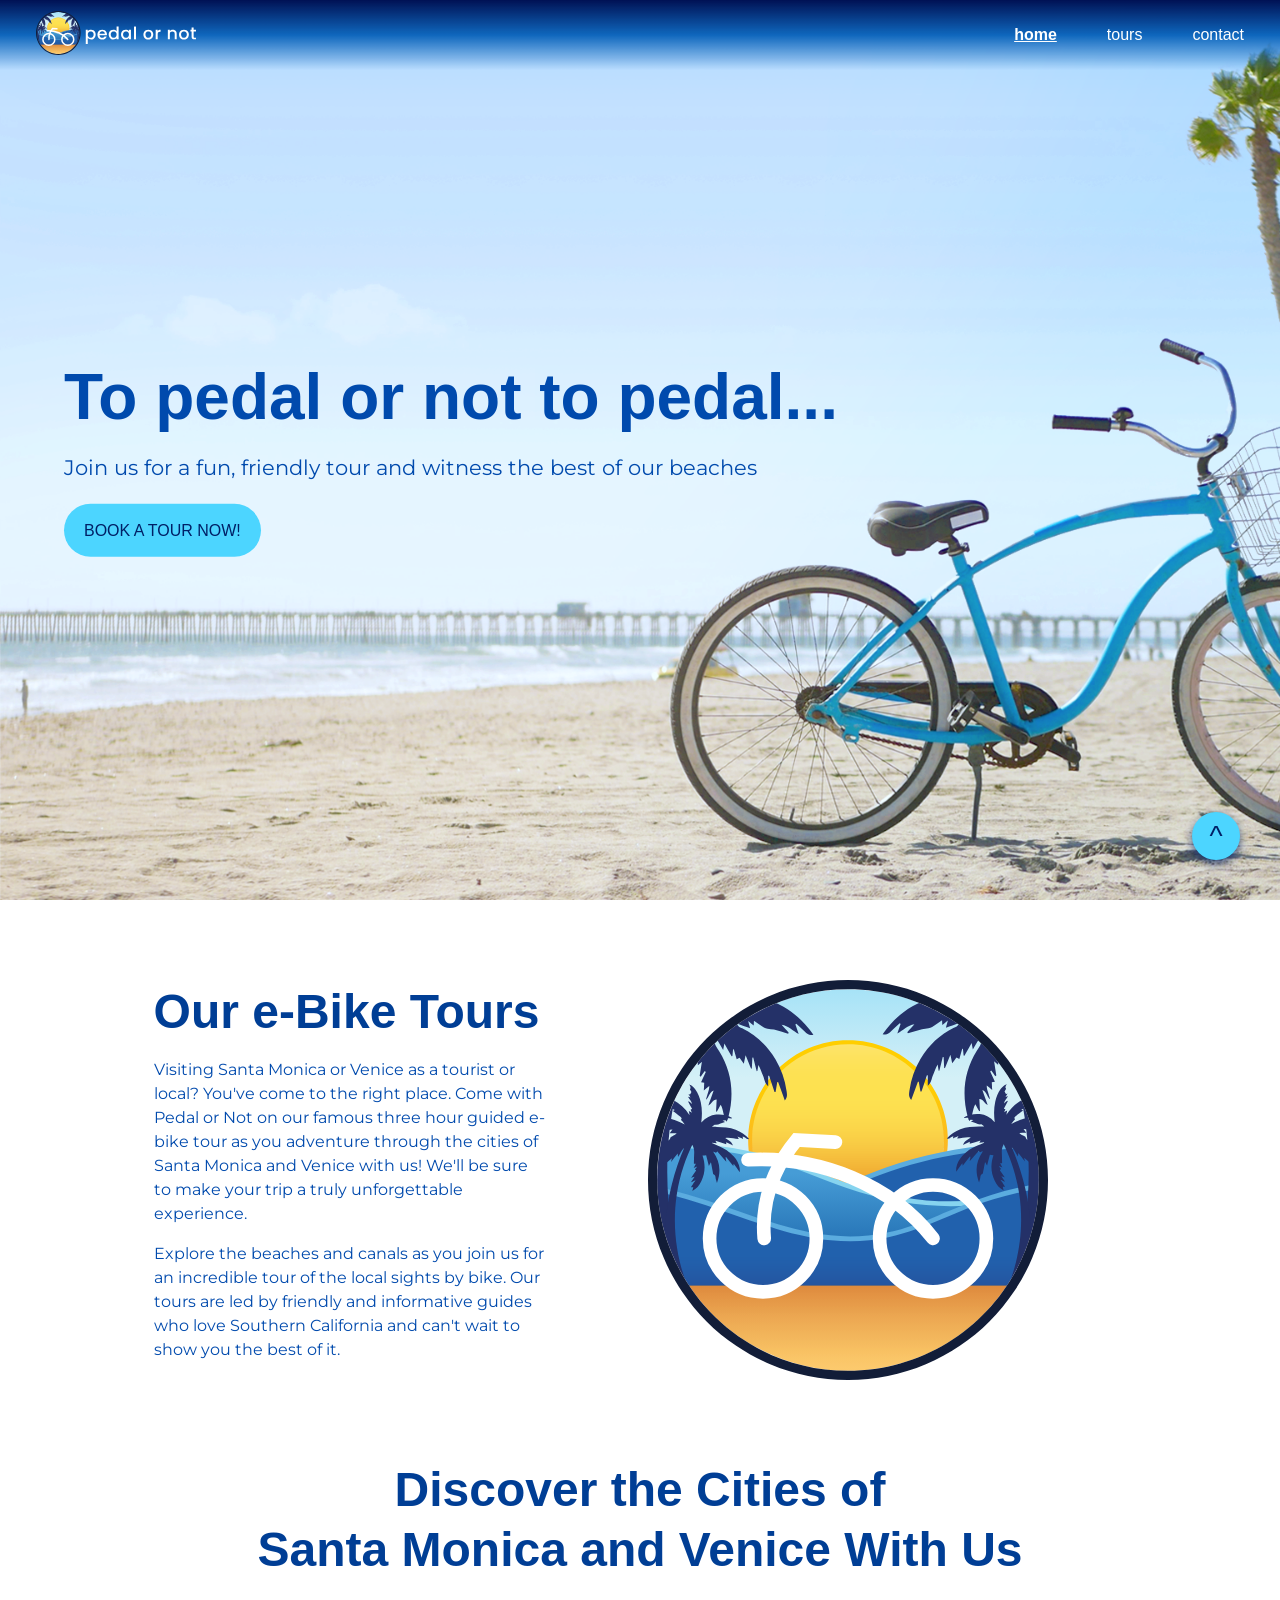
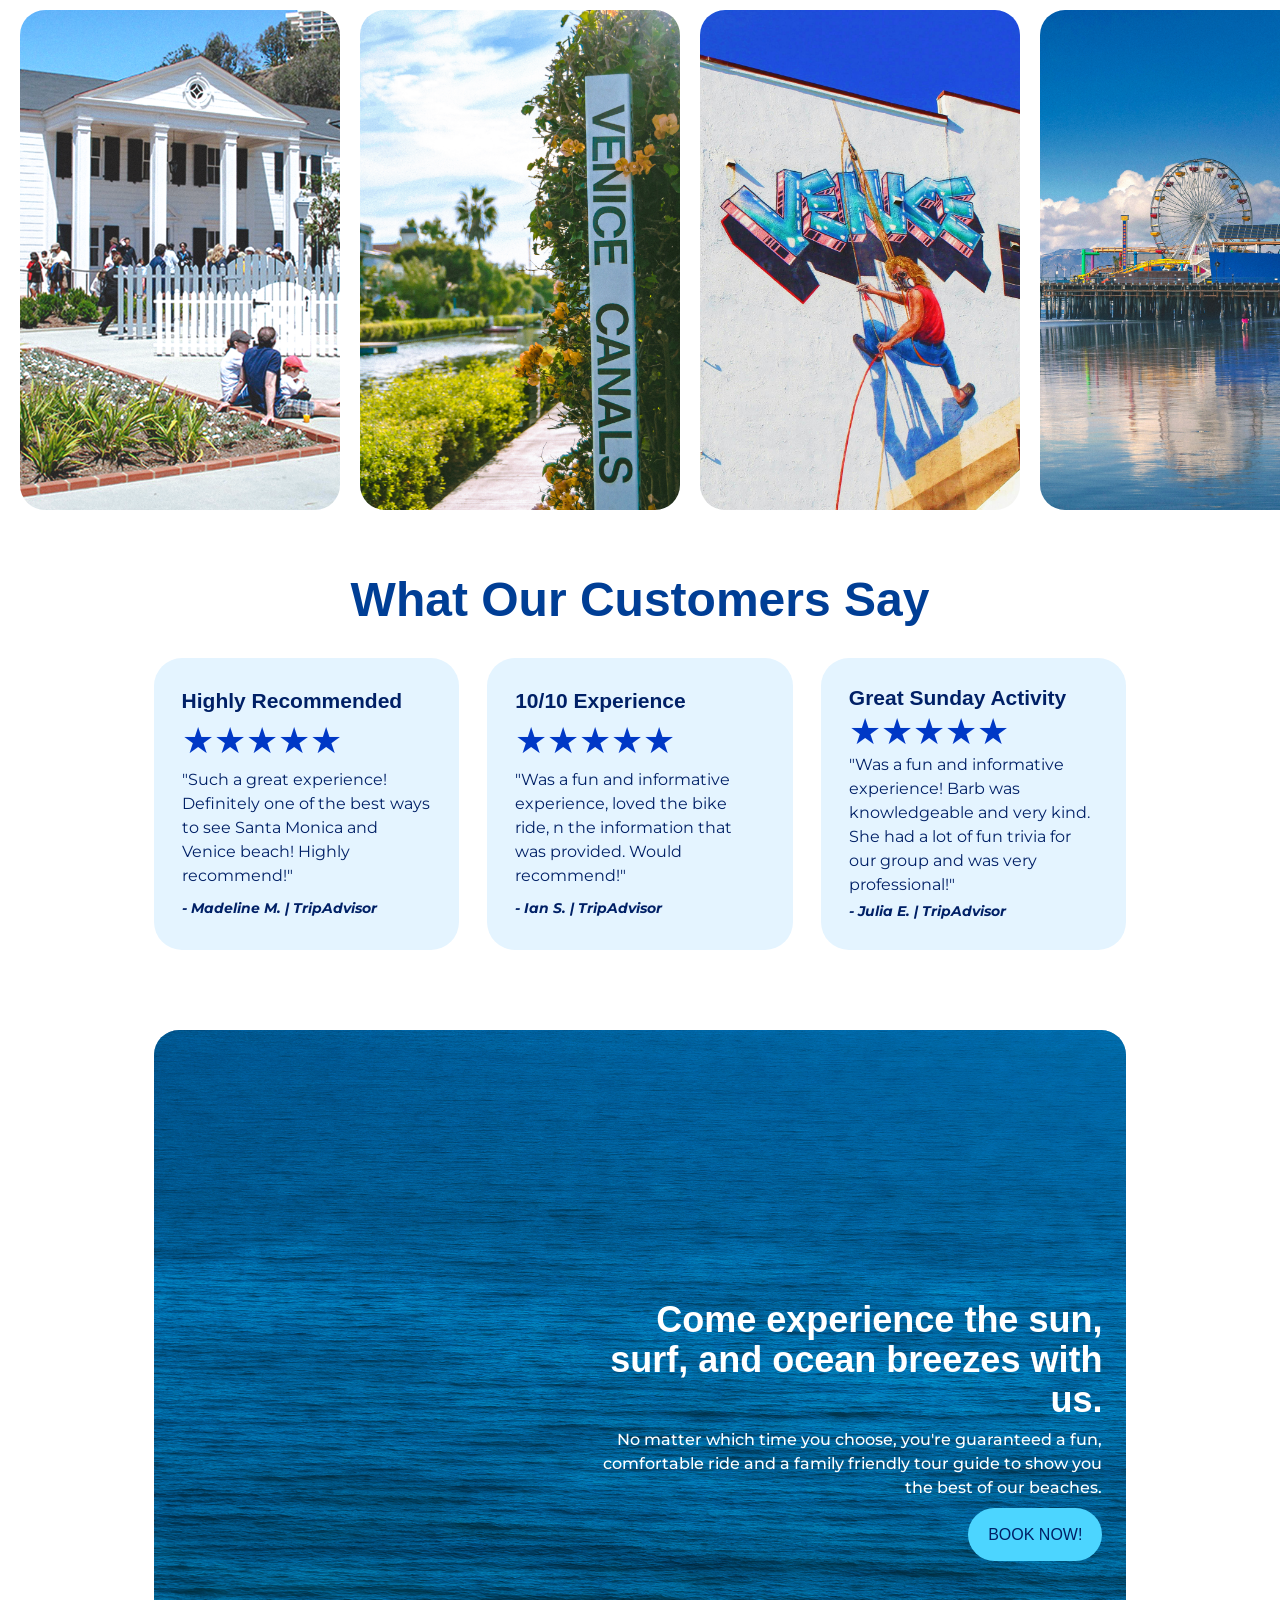
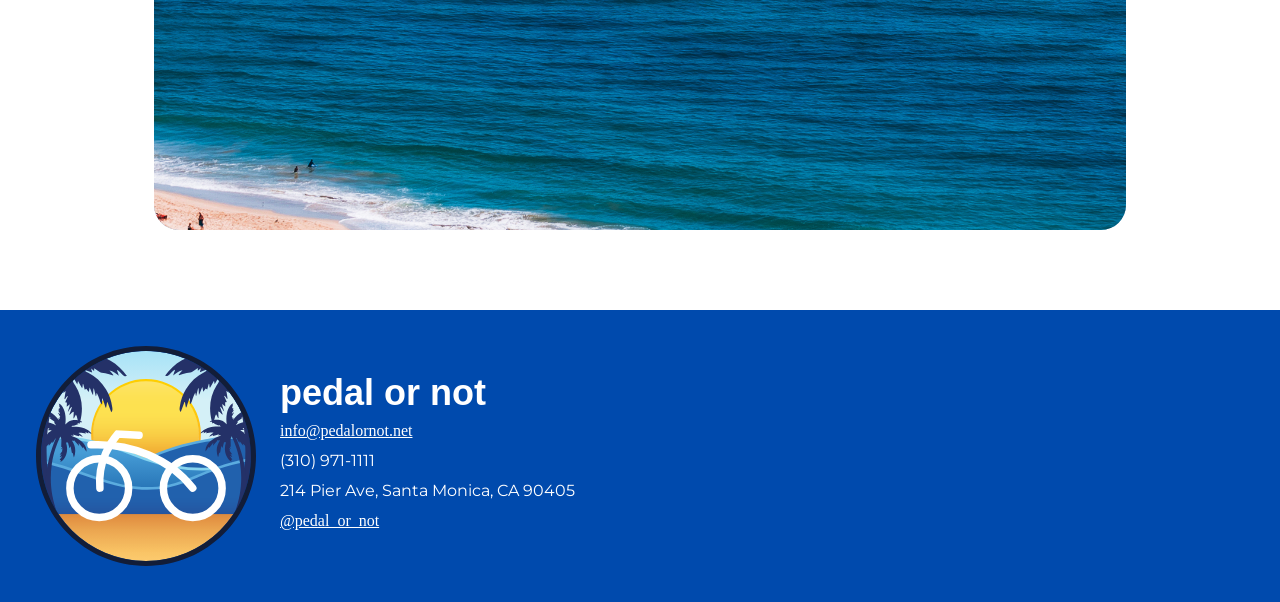
==== commit cd08896f: "peer revision draft" ====
--- a/index.html
+++ b/index.html
@@ -13,11 +13,11 @@
 
     <header class="navigation-bar">
         <nav>
-       <a href="/index.html"><image class="nav-logo" src="images/SVG/white-text-logo.svg" alt="Pedal or Not text logo" /></a>
+       <a href="index.html"><image class="nav-logo" src="images/SVG/white-text-logo.svg" alt="Pedal or Not text logo" /></a>
          <ul class="nav-links">
-            <li><a href="/index.html" aria-current="page">home</a></li>
-            <li><a href="/book-a-tour.html">tours</a></li>
-            <li><a href="/contact-us.html">contact</a></li>
+            <li><a href="index.html" aria-current="page">home</a></li>
+            <li><a href="book-a-tour.html">tours</a></li>
+            <li><a href="contact-us.html">contact</a></li>
          </ul>
         </nav>
     </header>
@@ -87,8 +87,9 @@
             <p>No matter which time you choose, you're guaranteed a fun, comfortable ride and a family friendly tour guide to show you the best of our beaches.</p>
             <button type="button"><a href="book-a-tour.html">BOOK NOW!</a></button>
         </div>
+    </div>
+        <button onclick="topFunction()" id="pgTOP" title="Go to top">^</button>
 
-    </div>
 </div>
 
   <div class="footer">
@@ -98,8 +99,10 @@
         <p><a href="mailto:info@pedalornot.net">info@pedalornot.net</a></p>
         <p>(310) 971-1111</p>
         <p>214 Pier Ave, Santa Monica, CA 90405</p>
+        <p><a href="https://www.instagram.com/pedal_or_not?utm_source=ig_web_button_share_sheet&amp;exln=ZDNlZDc0MzIxNw==" target="_blank" rel="noopener noreferrer">@pedal_or_not</a></p>
 
     </div>
+
   </div>
 </body>
 </html>
--- a/style.css
+++ b/style.css
@@ -12,6 +12,7 @@
 h1, h2, h3, h4, h5, h6 {
     margin: 0;
     color: #003e95;
+    line-height: 60px
 }
 
 h1{
@@ -87,6 +88,11 @@
 .contact-form textarea {
     display: block;
     width: 100%;
+    resize: vertical;
+}
+
+.contact-form textarea {
+    min-height: 200px;
 }
 
 .contact-form .form-message,
@@ -110,10 +116,6 @@
 }
 
 @media (max-width: 600px) {
-    .contact-form form {
-        grid-template-columns: repeat(12, minmax(0, 1fr));
-    }
-
     .contact-form .form-field {
         grid-column: 1 / -1;
     }
@@ -163,9 +165,6 @@
     grid-column: 1/-1;
 }
 
-.customer-review-homepage {
-    grid-column: 1/-1;
-}
 .customers-say {
     display: grid;
     grid-template-columns: repeat(12, minmax(0, 1fr));
@@ -181,9 +180,8 @@
     row-gap: 4px;
     background-color:#E4F4FF;
     padding: 28px;
-    align-items: center;
     border-radius: 28px;
-    
+    margin-bottom: 40px;
 }
 .customer-review-homepage .customer-name {
     font-size: 14px;
@@ -210,12 +208,25 @@
         grid-column: 1 / -1;
     }
 
+    .customer-review-homepage .customer-name {
+        padding: 4px;
+    }
+
+    .customer-review-homepage .review-rating {
+        line-height: 1.4;
+        font-size: 28px;
+    }
+
     .ebike-tour-text,
     .ebike-tour-copy,
     .ebike-tours > .round-logo1 {
         grid-column: 1 / -1;
         grid-row: auto;
     }
+
+    .ebike-tour-copy h1 {
+        text-align: center;
+    }
 }
 
 .tour-page {
@@ -237,12 +248,22 @@
     width: 100%;
     height: 100%;
     border: 0;
+    
 }
 
 .tour-page .tour-left {
     grid-column: col-start 1 / span 8;
     grid-row: 2;
     order: 2;
+}
+
+.tour-left h3,
+.tour-left h4 {
+  line-height: 28px;
+}
+
+.tour-left .customer-name {
+  line-height: 12px;
 }
 
 .tour-page .tour-left > div {
@@ -258,7 +279,6 @@
     aspect-ratio: 64 / 27;
     margin-left: calc(50% - 50vw);
     overflow: hidden;
-    grid-column: 1 / -1;
     min-height: 400px;
 }
 
@@ -385,6 +405,7 @@
 
 .tour-page li {
     margin-bottom: 8px;
+    line-height: 24px;
 }
 
 @media (max-width: 768px) {
@@ -392,6 +413,10 @@
     .tour-page .booking-calendar {
         grid-column: 1 / -1;
         grid-row: auto;
+    }
+
+    .tour-page .customer-review-tour .review-rating {
+        font-size: 36px;
     }
 }
 
@@ -416,7 +441,7 @@
 
 .navigation-bar a {
     text-decoration: none;
-    font-weight: semibold;
+    font-weight: 500;
   
 }
 
@@ -430,11 +455,6 @@
     color: #FFEA72;
     font-weight: bold;
     text-decoration: underline;
-}
-
-.nav-link a[aria-current="page"] {
-  text-decoration: underline;
-  font-weight: bold;
 }
 
 .navigation-bar nav {
@@ -456,11 +476,24 @@
 }
 
 .nav-logo {
-    width: 100%;
+    width: 160px;
     max-width: 160px;
     height: auto;
     margin: 0;
     flex-shrink: 0;
+}
+
+@media (max-width: 768px) {
+    .navigation-bar,
+    .navigation-bar nav,
+    .nav-links {
+        margin: 0;
+        padding: 8px;
+    }
+
+    .nav-links {
+        gap: 28px;
+    }
 }
 
 .hero-image {
@@ -469,7 +502,6 @@
   width: 100%;
   max-width: 100%;
   display: block;
-  align-items: left;
   margin: 0;
   overflow: hidden;
   position: relative;
@@ -506,8 +538,8 @@
 .hero-text h1 {
   font-family: 'Poppins Medium', sans-serif;
   font-size: 64px;
-  line-height: 1.1;
-  margin: 0 0 6px;
+  line-height: 1.7;
+  margin: 0;
 }
 
 .hero-text button {
@@ -515,6 +547,7 @@
   font-family: 'Montserrat semibold', sans-serif;
     color: #002066;
     background-color: #4CD5FF;
+
 }
 
 .hero-text button a {
@@ -534,6 +567,17 @@
   font-size: 21px;
   margin-top: 0;
 }
+
+@media (max-width: 768px) {
+    .hero-text h1 {
+        line-height: 1.2;
+    }
+
+    .hero-text p {
+        padding: 20px 0
+    }
+}
+
 
 .nav-links a {
     display: flex;
@@ -557,21 +601,17 @@
     margin: 0;
     font-size: 36px;
     line-height: 1;
-   color: #ffb914
+   color: #0038C6
 }
 
 .customer-review-tour {
-    margin-bottom: 24px;
-}
-
-.customer-review-homepage {
-    margin-bottom: 40px;
+    margin: 4px 0 24px;
 }
 
 .customer-review-tour .review-rating {
     margin: 0 0 4px;
-    font-size: 24px;
-    color: #ffb914;
+    font-size: 28px;
+    line-height: 36px;
 }
 
 .customer-review-tour h4 {
@@ -634,7 +674,7 @@
 
 .footer > img {
     width: 100%;
-    max-width: 175px;
+    max-width: 220px;
     height: auto;
     margin: 0;
     object-fit: cover;
@@ -650,8 +690,25 @@
     margin: 0 0 6px;
 }
 
+.footer-information h2 {
+    line-height: 40px;
+
+}
+
 .footer * {
     color: white;
+}
+
+@media (max-width: 768px) {
+    .footer {
+        flex-direction: column;
+        gap: 16px;
+        text-align: center;
+    }
+
+    .round-logo-footer {
+        width: 140%;
+    }
 }
 
 .gallery-image {
@@ -672,14 +729,11 @@
     width: 100vw;
     margin-left: calc(50% - 50vw);
     margin-top: 20px;
-    margin-bottom: 40px;
+    margin-bottom: 50px;
     padding: 10px 20px;
     overflow-x: auto;
     overflow-y: hidden;
     scroll-behavior: smooth;
-}
-
-.discover-images {
     scrollbar-width: thin;
     scrollbar-color: #004AAD transparent;
 }
@@ -746,11 +800,12 @@
 
 .home-sand-surf-content h2 {
   margin: 0;
+  line-height: 40px;
 }
 
 .home-sand-surf-content p {
   margin: 0;
-  font-weight: medium;
+  font-weight: 500;
 }
 
 .home-sand-surf-content button {
@@ -805,23 +860,33 @@
 }
 
 /* calendar styling */
+.booking-calendar .starting {
+    margin: 4px 0;
+}
+
+.booking-calendar .cost {
+    margin-bottom: 8px;
+}
+
 .booking-calendar .caption {
     text-align: end;
 }
 .book-tour-button {
     background-color: #4CD5FF;
 }
-*  .book-tour-button:hover {
+.book-tour-button:hover {
   background-color: #7DE1FF;
 }
 .book-tour-button:active {
     background-color: #9EE8FF;
 }
-.wrapper{
+.wrapper{   /*calendar itself*/
   width: 100%;
   max-width: 450px;
   background: #fff;
-  border-radius: 10px;
+  border-radius: 25px;
+  border: 1.2px solid #004AAD;
+  padding: 8px;
 }
 .wrapper header{
   position: relative;
@@ -851,11 +916,16 @@
   user-select: none;
   border-radius: 50%;
   pointer-events: auto;
+  background-color: #E4F4FF;
 }
 .wrapper .icons span:hover{
-  background: transparent;
-  font-weight: 500;
-}
+  background-color: #9EE8FF;
+}
+
+.wrapper .icons span:active {
+    background-color: #7DE1FF;
+}
+
 .wrapper header .current-date{ /*month year heading*/
   font-size: 28px;
   font-family: "Poppins semibold";
@@ -863,6 +933,11 @@
   color: #004aad;
   margin: 0;
   text-align: center;
+}
+@media (max-width: 768px) {
+  .wrapper header .current-date {
+    font-size: clamp(18px, 4vw, 28px);
+  }
 }
 .calendar{
   padding: 20px 30px;
@@ -934,4 +1009,32 @@
 
 .days li:not(.inactive):not(.past):active::before{ /*selected date active*/
     background-color: #9EE8FF;
-}+}
+
+#pgTOP {
+    border-radius: 50%;
+    color: #002066;
+    background-color: #4CD5FF;
+    width: 48px;
+    height: 48px;
+    padding: 0;
+    box-sizing: border-box;
+    display: flex;
+    align-items: center;
+    justify-content: center;
+    cursor: pointer;
+    z-index: 99;
+    font-size: 28px;
+    position: fixed;
+    right: 40px;
+    bottom: 40px;
+    box-shadow: 0 4px 8px #002066b0;
+}
+
+#pgTOP:hover {
+    background-color: #7DE1FF;
+}
+
+#pgTOP:active {
+    background-color: #9EE8FF;
+}
